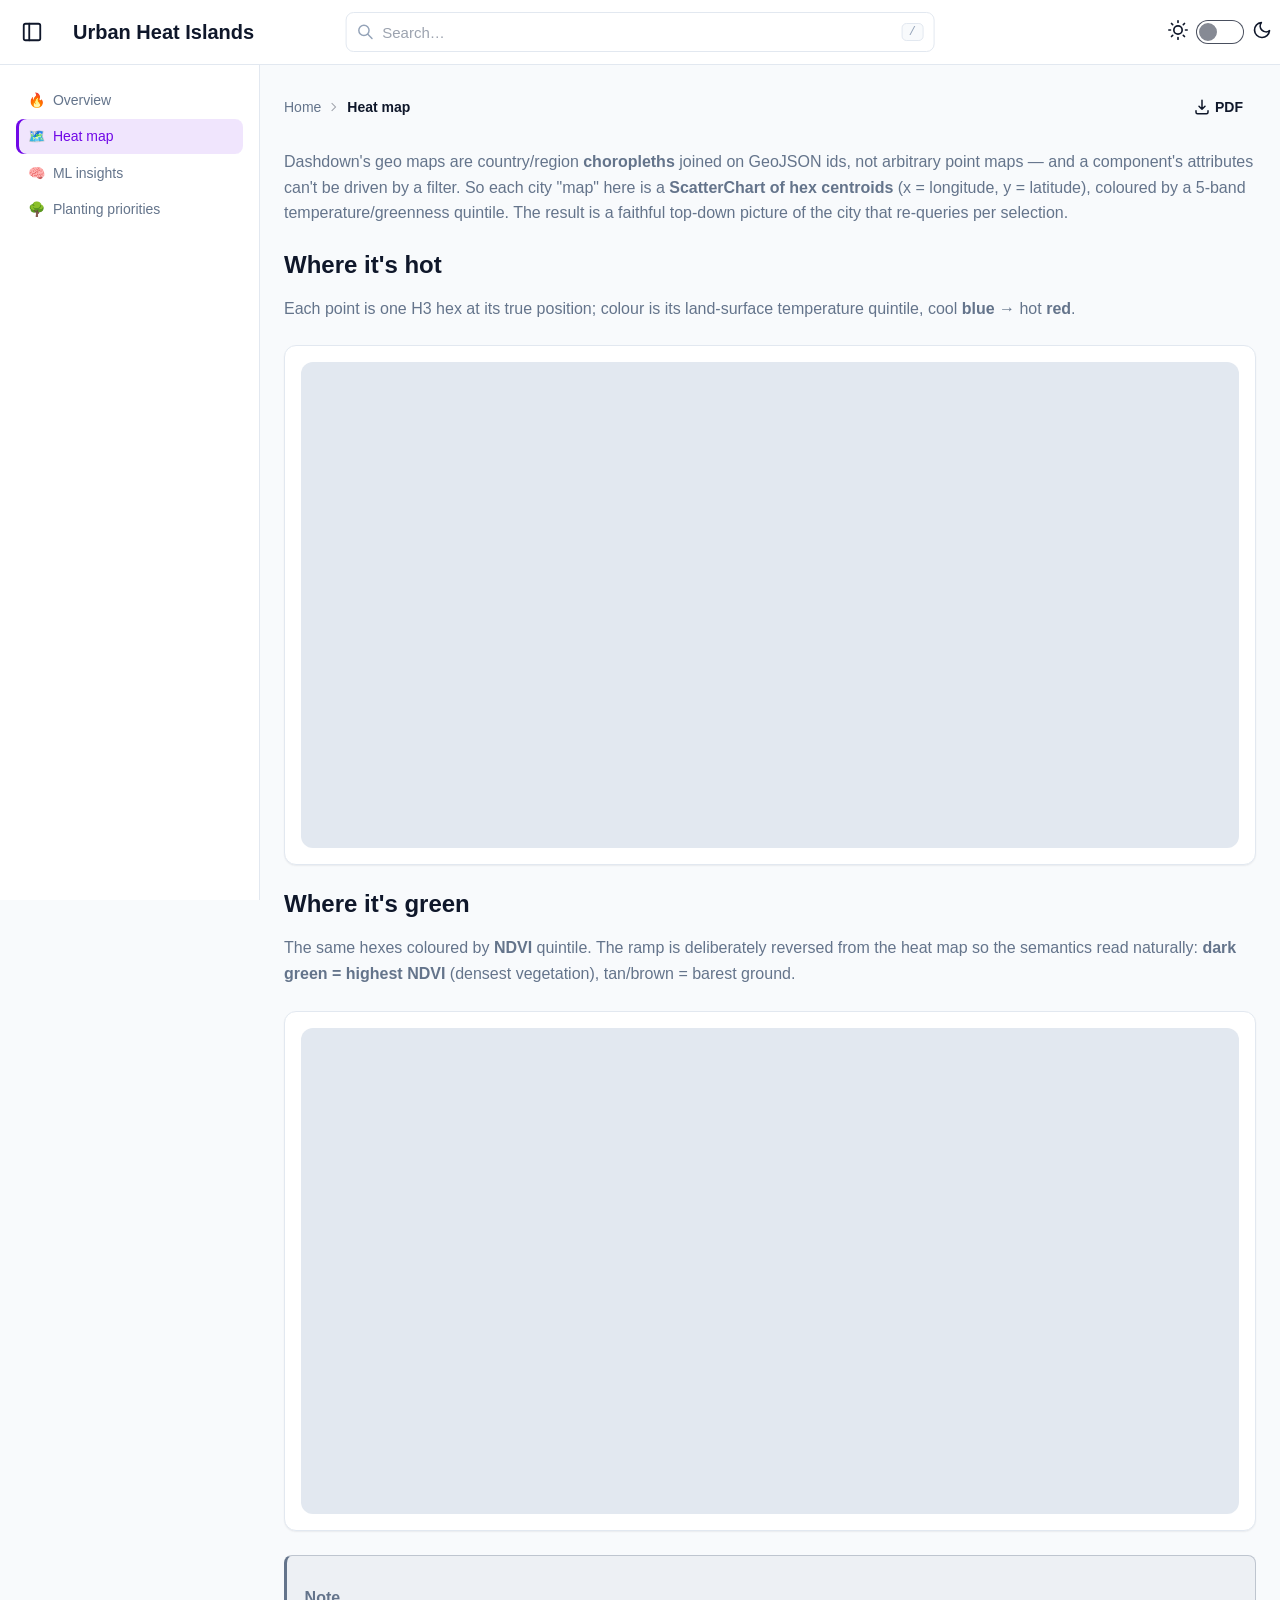
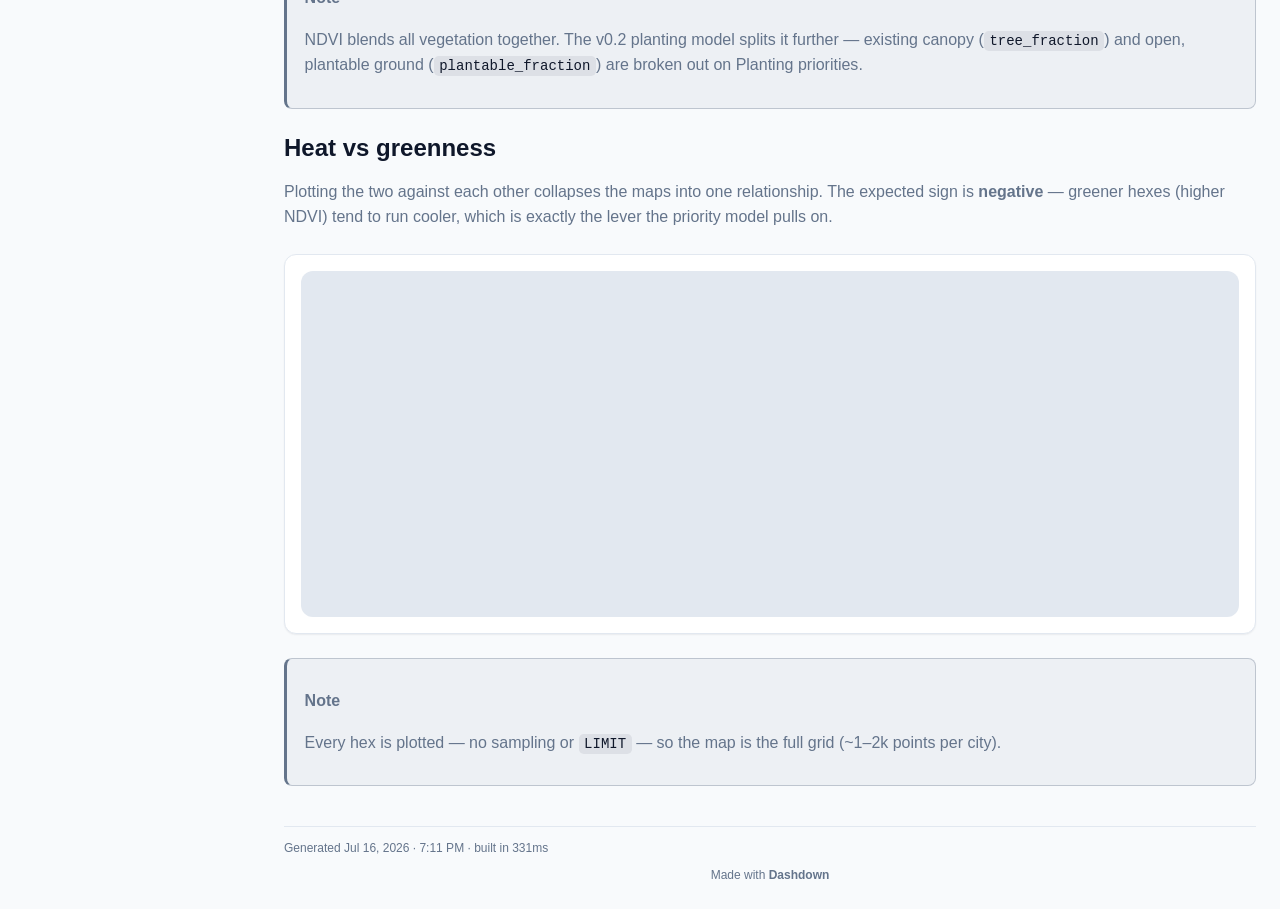
==== site/heat-map/index.html @ 96547f00 "GitHub Pages: static per-city snapshot pages, committed export, deploy workflow - pages/cities/[city" ====
<!doctype html>
<html lang="en">
<head>
  <meta charset="utf-8" />
  <meta name="viewport" content="width=device-width,initial-scale=1" />
  
  <base href="../"><script>(function(){var n=1,p=location.pathname;p=p.replace(/index\.html$/,'');if(p.charAt(p.length-1)!=='/')p+='/';for(var i=0;i<n;i++)p=p.replace(/[^/]*\/$/,'');var b=document.getElementsByTagName('base')[0];if(b)b.href=location.origin+p;})();</script>
  <title>Heat map · Urban Heat Islands</title>
  
  <link rel="icon" href="_dashdown/static/favicon.svg" />
  <!-- Apply theme + embed mode before any paint to prevent flash -->
  <script>
    (function() {
      var p = new URLSearchParams(window.location.search);
      // Embedded view: hide the app shell before first paint. The live server
      // also omits the chrome HTML server-side; this covers the static build
      // (whose template always ships the shell) and any pre-Alpine flash.
      if (p.has('_embed')) document.documentElement.classList.add('dashdown-embed');
      // ?_theme=light|dark lets an embedding host pin the iframe's theme.
      var t = p.get('_theme') || localStorage.getItem('theme') ||
        (window.matchMedia('(prefers-color-scheme: dark)').matches ? 'dark' : 'light');
      document.documentElement.setAttribute('data-theme', t);
      // Desktop sidebar collapse: a saved choice (per-browser) wins over the
      // configured default. Set the class before first paint to avoid a flash;
      // the CSS only acts on it ≥md, and Alpine's $watch keeps it in sync after.
      var sc = localStorage.getItem('dashdown-sidebar-collapsed');
      var collapsed = sc === null ? false : sc === '1';
      if (collapsed) document.documentElement.classList.add('dashdown-sidebar-collapsed');
    })();
    // Theme-switch colour crossfade: add a transient class so the scoped
    // transition in dashdown.css glides light<->dark for ~360ms, then remove it
    // so ordinary hovers stay snappy. No-op under prefers-reduced-motion. Called
    // by the Alpine theme $watch and the OS-preference listener below — never on
    // the initial pre-paint theme set, so first load doesn't fade in.
    window.__dashdownThemeFlash = function () {
      var el = document.documentElement;
      if (window.matchMedia &&
          window.matchMedia('(prefers-reduced-motion: reduce)').matches) return;
      el.classList.add('dashdown-theme-anim');
      window.clearTimeout(el._dashdownThemeTimer);
      el._dashdownThemeTimer = window.setTimeout(function () {
        el.classList.remove('dashdown-theme-anim');
      }, 360);
    };
  </script>
  <!-- Auto-detect OS theme changes while the page is open, unless the user
       has explicitly picked a theme (stored in localStorage). Alpine's
       $watch on `theme` syncs the data-theme attribute. -->
  <script>
    (function() {
      var mq = window.matchMedia('(prefers-color-scheme: dark)');
      var onChange = function(e) {
        if (localStorage.getItem('theme')) return; // user override wins
        var t = e.matches ? 'dark' : 'light';
        if (window.__dashdownThemeFlash) window.__dashdownThemeFlash();
        document.documentElement.setAttribute('data-theme', t);
        var body = document.body;
        if (body && body._x_dataStack) {
          var data = window.Alpine && Alpine.$data ? Alpine.$data(body) : null;
          if (data) data.theme = t;
        }
      };
      if (mq.addEventListener) mq.addEventListener('change', onChange);
      else if (mq.addListener) mq.addListener(onChange);
    })();
  </script>
  <!-- Self-hosted Tailwind + DaisyUI, pre-built at release time. Replaces the
       in-browser Tailwind runtime compiler (and the DaisyUI stylesheet) — no
       external request, no in-browser compile, works offline. -->
  <link rel="stylesheet" href="_dashdown/static/vendor/tailwind.css" />
  <!-- Dashdown custom CSS — after the vendor CSS so its overrides win. -->
  <link rel="stylesheet" href="_dashdown/static/dashdown.css" />
  <script src="_dashdown/static/vendor/echarts.min.js"></script>
</head>
<body x-data="{
  theme: (new URLSearchParams(window.location.search).get('_theme')) ||
         localStorage.getItem('theme') ||
         (window.matchMedia('(prefers-color-scheme: dark)').matches ? 'dark' : 'light'),
  sidebarOpen: false,
  sidebarCollapsed: (function(){ var s = localStorage.getItem('dashdown-sidebar-collapsed'); return s === null ? false : s === '1'; })()
}"
      x-init="document.documentElement.setAttribute('data-theme', theme);
             $watch('theme', value => { if (window.__dashdownThemeFlash) window.__dashdownThemeFlash(); document.documentElement.setAttribute('data-theme', value); });
             $watch('sidebarCollapsed', value => { localStorage.setItem('dashdown-sidebar-collapsed', value ? '1' : '0'); document.documentElement.classList.toggle('dashdown-sidebar-collapsed', value); });">
  
  
  
  
  <header class="dashdown-header navbar bg-base-100 border-b border-base-300">
    
    <div class="flex-none md:hidden">
      <!-- Mobile hamburger menu -->
      <button class="dashdown-mobile-menu-btn btn btn-square btn-ghost"
              aria-label="Open navigation menu"
              @click="sidebarOpen = !sidebarOpen">
        <svg xmlns="http://www.w3.org/2000/svg" width="24" height="24" viewBox="0 0 24 24" fill="none" stroke="currentColor" stroke-width="2" stroke-linecap="round" stroke-linejoin="round">
          <path stroke-linecap="round" stroke-linejoin="round" stroke-width="2" d="M4 6h16M4 12h16M4 18h16" />
        </svg>
      </button>
    </div>
    
    
    <!-- Desktop sidebar collapse toggle. Hidden on mobile (the slide-in
         hamburger handles small screens — see .dashdown-sidebar-toggle-wrap CSS);
         stays visible when collapsed so the nav is one click back. -->
    <div class="flex-none dashdown-sidebar-toggle-wrap">
      <button class="dashdown-sidebar-toggle btn btn-square btn-ghost"
              :class="{ 'is-collapsed': sidebarCollapsed }"
              aria-label="Toggle sidebar"
              :aria-pressed="sidebarCollapsed"
              :title="sidebarCollapsed ? 'Show sidebar' : 'Hide sidebar'"
              @click="sidebarCollapsed = !sidebarCollapsed">
        <svg xmlns="http://www.w3.org/2000/svg" width="22" height="22" viewBox="0 0 24 24" fill="none" stroke="currentColor" stroke-width="2" stroke-linecap="round" stroke-linejoin="round" aria-hidden="true">
          <rect x="3" y="3" width="18" height="18" rx="2" /><path d="M9 3v18" />
        </svg>
      </button>
    </div>
    
    <div class="flex-1 dashdown-brand-wrap">
      <a href="index.html" class="dashdown-brand btn btn-ghost text-xl font-bold"><span class="dashdown-brand-title">Urban Heat Islands</span></a>
    </div>
    
    
    <div class="dashdown-header-search"><div class="dashdown-site-search" data-async-component="site-search" data-config='{"max_results":8}'>
  <div class="dashdown-site-search-box">
    <svg class="dashdown-site-search-icon" fill="none" stroke="currentColor" stroke-width="2" viewBox="0 0 24 24" aria-hidden="true"><path stroke-linecap="round" d="M21 21l-6-6m2-5a7 7 0 11-14 0 7 7 0 0114 0z"/></svg>
    <input type="text" class="input input-sm dashdown-site-search-input" placeholder="Search…" aria-label="Search documentation" autocomplete="off" spellcheck="false" role="combobox" aria-expanded="false" aria-autocomplete="list">
    <kbd class="dashdown-site-search-hint" aria-hidden="true">/</kbd>
  </div>
  <div class="dashdown-site-search-results" role="listbox" hidden></div>
</div></div>
    
    <div class="flex-none dashdown-header-actions">
      
      
      
      <label class="flex cursor-pointer gap-2">
        <svg xmlns="http://www.w3.org/2000/svg" width="20" height="20" viewBox="0 0 24 24" fill="none" stroke="currentColor" stroke-width="2" stroke-linecap="round" stroke-linejoin="round">
          <circle cx="12" cy="12" r="5" />
          <path d="M12 1v2M12 21v2M4.2 4.2l1.4 1.4M18.4 18.4l1.4 1.4M1 12h2M21 12h2M4.2 19.8l1.4-1.4M18.4 5.6l1.4-1.4" />
        </svg>
        <input type="checkbox" :checked="theme === 'dark'" class="toggle" @click="theme = theme === 'light' ? 'dark' : 'light'; localStorage.setItem('theme', theme)" />
        <svg xmlns="http://www.w3.org/2000/svg" width="20" height="20" viewBox="0 0 24 24" fill="none" stroke="currentColor" stroke-width="2" stroke-linecap="round" stroke-linejoin="round">
          <path d="M21 12.79A9 9 0 1 1 11.21 3 7 7 0 0 0 21 12.79z"></path>
        </svg>
      </label>
    </div>
  </header>
  
  
  
  <div class="dashdown-layout">
    
    <aside class="dashdown-sidebar bg-base-200 border-r border-base-300"
           :class="{ 'open': sidebarOpen }">
      
      
      <div class="dashdown-sidebar-search"><div class="dashdown-site-search" data-async-component="site-search" data-config='{"max_results":8}'>
  <div class="dashdown-site-search-box">
    <svg class="dashdown-site-search-icon" fill="none" stroke="currentColor" stroke-width="2" viewBox="0 0 24 24" aria-hidden="true"><path stroke-linecap="round" d="M21 21l-6-6m2-5a7 7 0 11-14 0 7 7 0 0114 0z"/></svg>
    <input type="text" class="input input-sm dashdown-site-search-input" placeholder="Search…" aria-label="Search documentation" autocomplete="off" spellcheck="false" role="combobox" aria-expanded="false" aria-autocomplete="list">
    <kbd class="dashdown-site-search-hint" aria-hidden="true">/</kbd>
  </div>
  <div class="dashdown-site-search-results" role="listbox" hidden></div>
</div></div>
      
      <nav class="dashdown-sidenav">
        <ul class="dashdown-sidenav-list p-4">
<li class="dashdown-sidenav-item">
<a href="index.html" class="dashdown-sidenav-link "><span class="dashdown-sidenav-icon">🔥</span> Overview</a>
</li>
<li class="dashdown-sidenav-item">
<a href="heat-map/index.html" class="dashdown-sidenav-link active"><span class="dashdown-sidenav-icon">🗺️</span> Heat map</a>
</li>
<li class="dashdown-sidenav-item">
<a href="ml-insights/index.html" class="dashdown-sidenav-link "><span class="dashdown-sidenav-icon">🧠</span> ML insights</a>
</li>
<li class="dashdown-sidenav-item">
<a href="priorities/index.html" class="dashdown-sidenav-link "><span class="dashdown-sidenav-icon">🌳</span> Planting priorities</a>
</li>
</ul>
      </nav>
    </aside>

    <!-- Sidebar overlay for mobile -->
    <div class="dashdown-sidebar-overlay"
         @click="sidebarOpen = false"
         x-show="sidebarOpen"></div>
    

    <script id="dashdown-data" type="application/json">{}</script>
    <script id="dashdown-query-defs" type="application/json">{"cities": {"connector": "heat", "params": [], "data_url": "_dashdown/data/heat/cities.json"}, "lst_map": {"connector": "heat", "params": ["city"], "data_url": "_dashdown/data/heat/lst_map.json"}, "ndvi_map": {"connector": "heat", "params": ["city"], "data_url": "_dashdown/data/heat/ndvi_map.json"}, "lst_vs_ndvi": {"connector": "heat", "params": ["city"], "data_url": "_dashdown/data/heat/lst_vs_ndvi.json"}}</script>
    
    
    <!-- Present only in `dashdown build` static export: routes query data to pre-rendered JSON. -->
    <script id="dashdown-build" type="application/json">{"static": true, "dataBase": "_dashdown/data", "builtAt": "2026-07-16T19:11:29.462725+00:00"}</script>
    
    
    <!-- Production / static: no file watcher, so don't open the live-reload SSE
         (it would just hold one idle connection per viewer). -->
    <script>window.__dashdownNoLiveReload = true;</script>
    
    
    <!-- From the `branding:` block in dashdown.yaml; chart.js applies the palette. -->
    <script id="dashdown-branding" type="application/json">{"palette": ["#e45756", "#4c78a8", "#f58518", "#54a24b"]}</script>
    
    
    <main class="dashdown-main p-6" data-page-width="l">
      
      
      <div class="dashdown-page-topbar dashdown-content-col">
        
        <nav class="dashdown-breadcrumbs text-sm breadcrumbs" aria-label="Breadcrumb">
          <ul>
            
              
                <li><a href="index.html">Home</a></li>
              
            
              
                <li class="text-base-content font-semibold">Heat map</li>
              
            
          </ul>
        </nav>
        
        <div class="dashdown-page-actions"><button type="button" id="dashdown-pdf-btn" class="btn btn-ghost btn-sm gap-1" title="Export this page as PDF"><svg xmlns="http://www.w3.org/2000/svg" width="18" height="18" viewBox="0 0 24 24" fill="none" stroke="currentColor" stroke-width="2" stroke-linecap="round" stroke-linejoin="round" aria-hidden="true"><path d="M12 3v12m0 0l-4-4m4 4l4-4M4 17v2a2 2 0 002 2h12a2 2 0 002-2v-2"/></svg>PDF</button></div>
      </div>
      

      
      <div class="dashdown-content-col dashdown-prose">
        
<p>Dashdown's geo maps are country/region <strong>choropleths</strong> joined on GeoJSON ids, not
arbitrary point maps — and a component's attributes can't be driven by a filter.
So each city &quot;map&quot; here is a <strong>ScatterChart of hex centroids</strong> (x = longitude,
y = latitude), coloured by a 5-band temperature/greenness quintile. The result is
a faithful top-down picture of the city that re-queries per selection.</p>
<h2 id="where-its-hot">Where it's hot <a class="header-anchor" href="#where-its-hot">#</a></h2>
<p>Each point is one H3 hex at its true position; colour is its land-surface
temperature quintile, cool <strong>blue</strong> → hot <strong>red</strong>.</p>
<div class="dashdown-chart card bg-base-100 border border-base-300" id="dashdown-scatter-4042159b" style="width:100%;height:520px;" data-async-component="chart" data-config="{&quot;type&quot;: &quot;scatter&quot;, &quot;query_name&quot;: &quot;lst_map&quot;, &quot;x&quot;: &quot;lon&quot;, &quot;y&quot;: &quot;lat&quot;, &quot;title&quot;: &quot;Land-surface temperature by hex (quintile bands)&quot;, &quot;series_by&quot;: &quot;band&quot;, &quot;sort_by&quot;: null, &quot;empty_message&quot;: &quot;No data available&quot;, &quot;color&quot;: &quot;#4c78a8,#6cc5b0,#f2cf5b,#f58518,#e45756&quot;}" data-component-id="dashdown-scatter-4042159b" data-query-name="lst_map"><div class="card-body p-4 h-full"><div class="dashdown-chart-skeleton skeleton w-full h-full"></div></div><button type="button" class="dashdown-chart-expand-btn" aria-label="View fullscreen" title="View fullscreen"><svg fill="none" stroke="currentColor" stroke-width="2" viewBox="0 0 24 24" aria-hidden="true"><path stroke-linecap="round" stroke-linejoin="round" d="M8 3H4a1 1 0 00-1 1v4m0 8v4a1 1 0 001 1h4m8 0h4a1 1 0 001-1v-4m0-8V4a1 1 0 00-1-1h-4"/></svg></button></div>
<h2 id="where-its-green">Where it's green <a class="header-anchor" href="#where-its-green">#</a></h2>
<p>The same hexes coloured by <strong>NDVI</strong> quintile. The ramp is deliberately reversed
from the heat map so the semantics read naturally: <strong>dark green = highest NDVI</strong>
(densest vegetation), tan/brown = barest ground.</p>
<div class="dashdown-chart card bg-base-100 border border-base-300" id="dashdown-scatter-b28c2fb9" style="width:100%;height:520px;" data-async-component="chart" data-config="{&quot;type&quot;: &quot;scatter&quot;, &quot;query_name&quot;: &quot;ndvi_map&quot;, &quot;x&quot;: &quot;lon&quot;, &quot;y&quot;: &quot;lat&quot;, &quot;title&quot;: &quot;Vegetation (NDVI) by hex (quintile bands)&quot;, &quot;series_by&quot;: &quot;band&quot;, &quot;sort_by&quot;: null, &quot;empty_message&quot;: &quot;No data available&quot;, &quot;color&quot;: &quot;#a6611a,#d8b365,#c2e699,#78c679,#238443&quot;}" data-component-id="dashdown-scatter-b28c2fb9" data-query-name="ndvi_map"><div class="card-body p-4 h-full"><div class="dashdown-chart-skeleton skeleton w-full h-full"></div></div><button type="button" class="dashdown-chart-expand-btn" aria-label="View fullscreen" title="View fullscreen"><svg fill="none" stroke="currentColor" stroke-width="2" viewBox="0 0 24 24" aria-hidden="true"><path stroke-linecap="round" stroke-linejoin="round" d="M8 3H4a1 1 0 00-1 1v4m0 8v4a1 1 0 001 1h4m8 0h4a1 1 0 001-1v-4m0-8V4a1 1 0 00-1-1h-4"/></svg></button></div>
<div class="dashdown-callout dashdown-callout-note"><p class="dashdown-callout-title">Note</p><p>NDVI blends all vegetation together. The v0.2 planting model splits it
further — existing canopy (<code>tree_fraction</code>) and open, plantable ground
(<code>plantable_fraction</code>) are broken out on <a href="priorities/index.html">Planting priorities</a>.</p>
</div><h2 id="heat-vs-greenness">Heat vs greenness <a class="header-anchor" href="#heat-vs-greenness">#</a></h2>
<p>Plotting the two against each other collapses the maps into one relationship. The
expected sign is <strong>negative</strong> — greener hexes (higher NDVI) tend to run cooler,
which is exactly the lever the priority model pulls on.</p>
<div class="dashdown-chart card bg-base-100 border border-base-300" id="dashdown-scatter-9bf6458e" style="width:100%;height:380px;" data-async-component="chart" data-config="{&quot;type&quot;: &quot;scatter&quot;, &quot;query_name&quot;: &quot;lst_vs_ndvi&quot;, &quot;x&quot;: &quot;ndvi&quot;, &quot;y&quot;: &quot;mean_lst_c&quot;, &quot;title&quot;: &quot;LST vs NDVI (one point per hex)&quot;, &quot;series_by&quot;: null, &quot;sort_by&quot;: null, &quot;empty_message&quot;: &quot;No data available&quot;}" data-component-id="dashdown-scatter-9bf6458e" data-query-name="lst_vs_ndvi"><div class="card-body p-4 h-full"><div class="dashdown-chart-skeleton skeleton w-full h-full"></div></div><button type="button" class="dashdown-chart-expand-btn" aria-label="View fullscreen" title="View fullscreen"><svg fill="none" stroke="currentColor" stroke-width="2" viewBox="0 0 24 24" aria-hidden="true"><path stroke-linecap="round" stroke-linejoin="round" d="M8 3H4a1 1 0 00-1 1v4m0 8v4a1 1 0 001 1h4m8 0h4a1 1 0 001-1v-4m0-8V4a1 1 0 00-1-1h-4"/></svg></button></div>
<div class="dashdown-callout dashdown-callout-note"><p class="dashdown-callout-title">Note</p><p>Every hex is plotted — no sampling or <code>LIMIT</code> — so the map is the full grid
(~1–2k points per city).</p>
</div>
      </div>

      
      
      <footer class="dashdown-build-stamp dashdown-content-col">
        Generated <time datetime="2026-07-16T19:11:29.462725+00:00" data-dashdown-build-time>Jul 16, 2026 at 19:11 UTC</time> · built in 331ms
      </footer>
      

      
      <footer class="dashdown-made-with dashdown-content-col">
        Made with <a href="https://github.com/DirendAI/dashdown" target="_blank" rel="noopener noreferrer">Dashdown</a>
      </footer>
    </main>
  </div>
  <script type="module" src="_dashdown/static/dashdown.js"></script>
  <script defer src="_dashdown/static/vendor/alpine.min.js"></script>
</body>
</html>
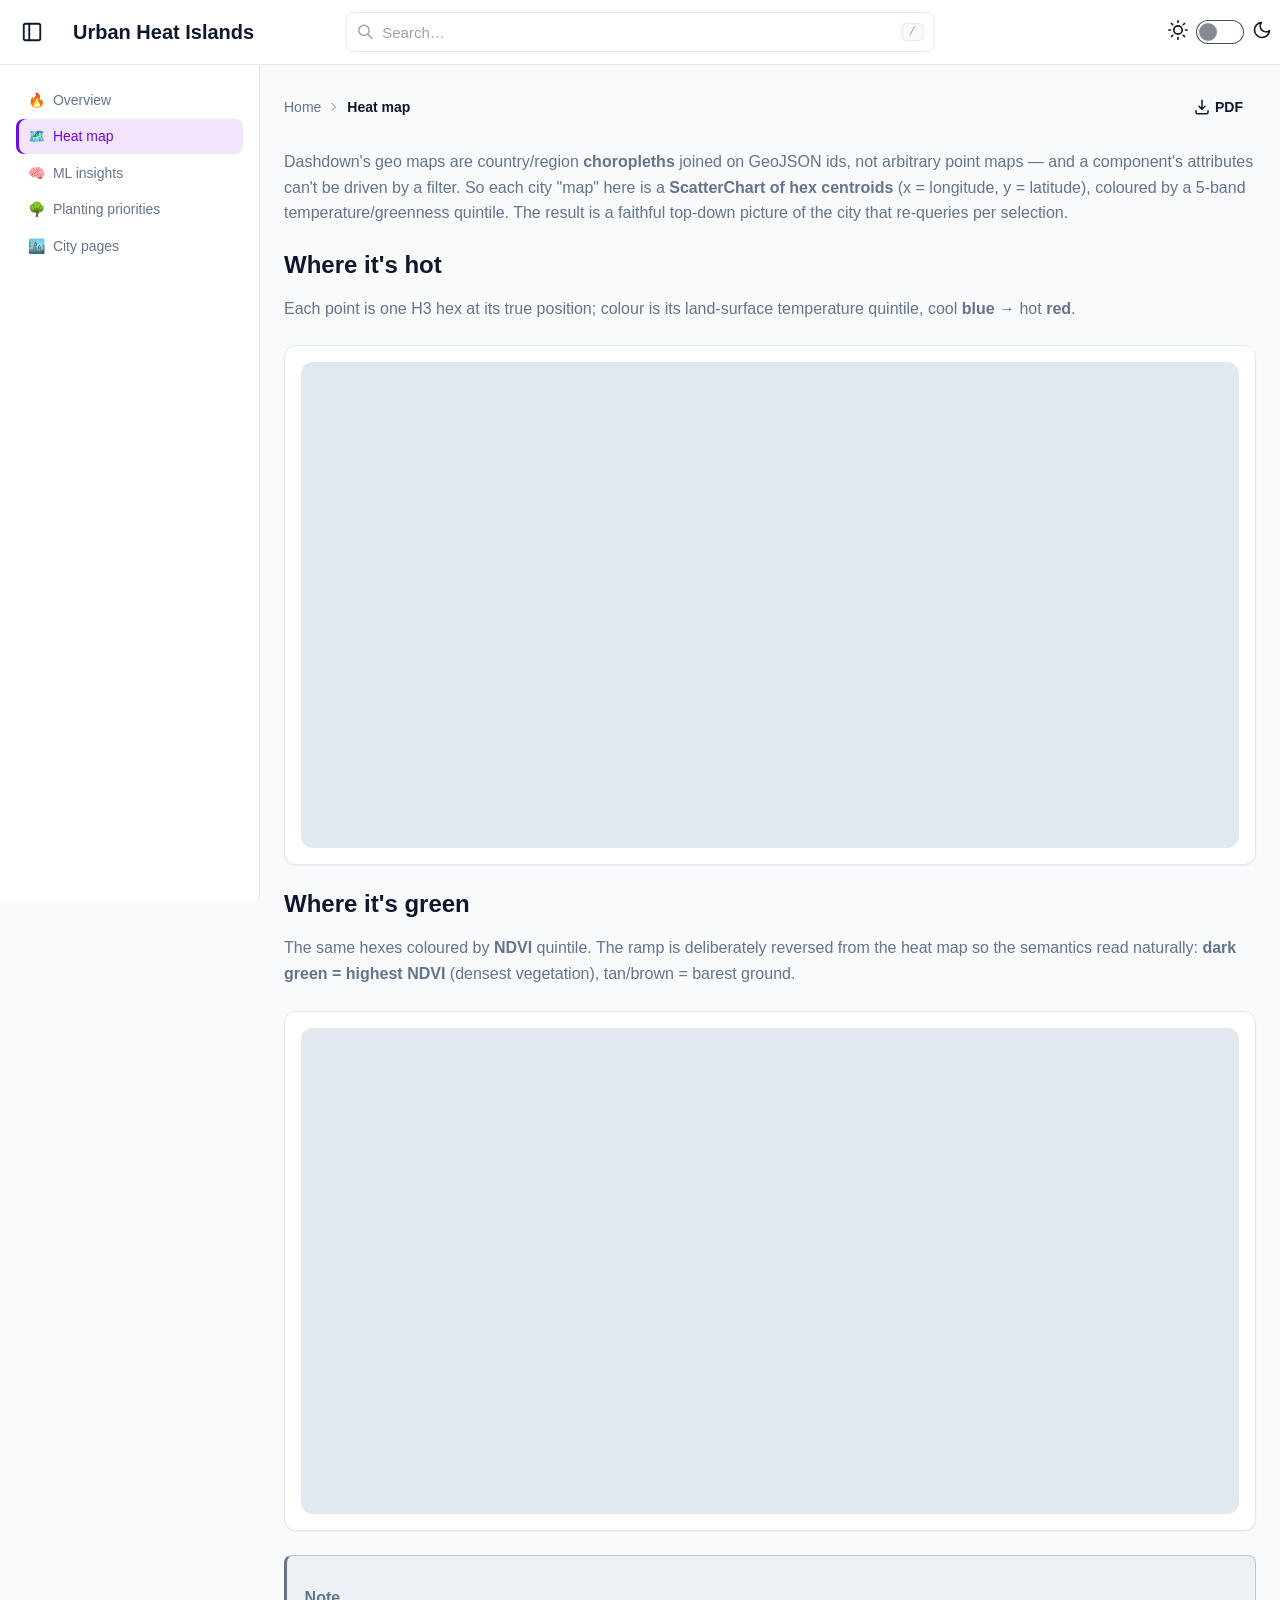
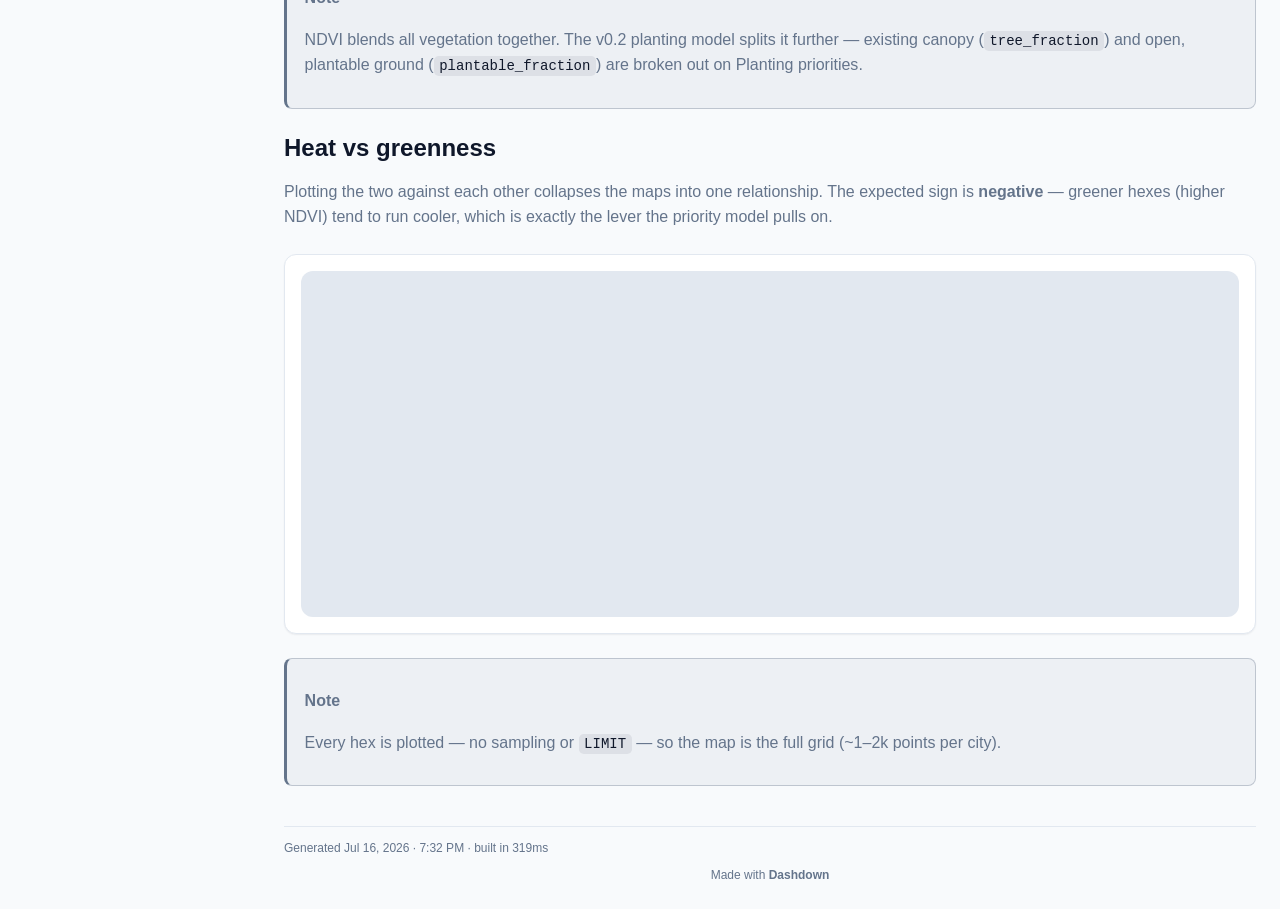
==== commit ad0fe920: "Apply v0.2 review findings; rebuild static site - Add cities/ landing page (fixes 404ing sidebar lin" ====
--- a/site/heat-map/index.html
+++ b/site/heat-map/index.html
@@ -190,6 +190,9 @@
 <li class="dashdown-sidenav-item">
 <a href="priorities/index.html" class="dashdown-sidenav-link "><span class="dashdown-sidenav-icon">🌳</span> Planting priorities</a>
 </li>
+<li class="dashdown-sidenav-item">
+<a href="cities/index.html" class="dashdown-sidenav-link "><span class="dashdown-sidenav-icon">🏙️</span> City pages</a>
+</li>
 </ul>
       </nav>
     </aside>
@@ -205,7 +208,7 @@
     
     
     <!-- Present only in `dashdown build` static export: routes query data to pre-rendered JSON. -->
-    <script id="dashdown-build" type="application/json">{"static": true, "dataBase": "_dashdown/data", "builtAt": "2026-07-16T19:11:29.462725+00:00"}</script>
+    <script id="dashdown-build" type="application/json">{"static": true, "dataBase": "_dashdown/data", "builtAt": "2026-07-16T19:32:35.633839+00:00"}</script>
     
     
     <!-- Production / static: no file watcher, so don't open the live-reload SSE
@@ -251,12 +254,12 @@
 <h2 id="where-its-hot">Where it's hot <a class="header-anchor" href="#where-its-hot">#</a></h2>
 <p>Each point is one H3 hex at its true position; colour is its land-surface
 temperature quintile, cool <strong>blue</strong> → hot <strong>red</strong>.</p>
-<div class="dashdown-chart card bg-base-100 border border-base-300" id="dashdown-scatter-4042159b" style="width:100%;height:520px;" data-async-component="chart" data-config="{&quot;type&quot;: &quot;scatter&quot;, &quot;query_name&quot;: &quot;lst_map&quot;, &quot;x&quot;: &quot;lon&quot;, &quot;y&quot;: &quot;lat&quot;, &quot;title&quot;: &quot;Land-surface temperature by hex (quintile bands)&quot;, &quot;series_by&quot;: &quot;band&quot;, &quot;sort_by&quot;: null, &quot;empty_message&quot;: &quot;No data available&quot;, &quot;color&quot;: &quot;#4c78a8,#6cc5b0,#f2cf5b,#f58518,#e45756&quot;}" data-component-id="dashdown-scatter-4042159b" data-query-name="lst_map"><div class="card-body p-4 h-full"><div class="dashdown-chart-skeleton skeleton w-full h-full"></div></div><button type="button" class="dashdown-chart-expand-btn" aria-label="View fullscreen" title="View fullscreen"><svg fill="none" stroke="currentColor" stroke-width="2" viewBox="0 0 24 24" aria-hidden="true"><path stroke-linecap="round" stroke-linejoin="round" d="M8 3H4a1 1 0 00-1 1v4m0 8v4a1 1 0 001 1h4m8 0h4a1 1 0 001-1v-4m0-8V4a1 1 0 00-1-1h-4"/></svg></button></div>
+<div class="dashdown-chart card bg-base-100 border border-base-300" id="dashdown-scatter-a56924c4" style="width:100%;height:520px;" data-async-component="chart" data-config="{&quot;type&quot;: &quot;scatter&quot;, &quot;query_name&quot;: &quot;lst_map&quot;, &quot;x&quot;: &quot;lon&quot;, &quot;y&quot;: &quot;lat&quot;, &quot;title&quot;: &quot;Land-surface temperature by hex (quintile bands)&quot;, &quot;series_by&quot;: &quot;band&quot;, &quot;sort_by&quot;: null, &quot;empty_message&quot;: &quot;No data available&quot;, &quot;color&quot;: &quot;#4c78a8,#6cc5b0,#f2cf5b,#f58518,#e45756&quot;}" data-component-id="dashdown-scatter-a56924c4" data-query-name="lst_map"><div class="card-body p-4 h-full"><div class="dashdown-chart-skeleton skeleton w-full h-full"></div></div><button type="button" class="dashdown-chart-expand-btn" aria-label="View fullscreen" title="View fullscreen"><svg fill="none" stroke="currentColor" stroke-width="2" viewBox="0 0 24 24" aria-hidden="true"><path stroke-linecap="round" stroke-linejoin="round" d="M8 3H4a1 1 0 00-1 1v4m0 8v4a1 1 0 001 1h4m8 0h4a1 1 0 001-1v-4m0-8V4a1 1 0 00-1-1h-4"/></svg></button></div>
 <h2 id="where-its-green">Where it's green <a class="header-anchor" href="#where-its-green">#</a></h2>
 <p>The same hexes coloured by <strong>NDVI</strong> quintile. The ramp is deliberately reversed
 from the heat map so the semantics read naturally: <strong>dark green = highest NDVI</strong>
 (densest vegetation), tan/brown = barest ground.</p>
-<div class="dashdown-chart card bg-base-100 border border-base-300" id="dashdown-scatter-b28c2fb9" style="width:100%;height:520px;" data-async-component="chart" data-config="{&quot;type&quot;: &quot;scatter&quot;, &quot;query_name&quot;: &quot;ndvi_map&quot;, &quot;x&quot;: &quot;lon&quot;, &quot;y&quot;: &quot;lat&quot;, &quot;title&quot;: &quot;Vegetation (NDVI) by hex (quintile bands)&quot;, &quot;series_by&quot;: &quot;band&quot;, &quot;sort_by&quot;: null, &quot;empty_message&quot;: &quot;No data available&quot;, &quot;color&quot;: &quot;#a6611a,#d8b365,#c2e699,#78c679,#238443&quot;}" data-component-id="dashdown-scatter-b28c2fb9" data-query-name="ndvi_map"><div class="card-body p-4 h-full"><div class="dashdown-chart-skeleton skeleton w-full h-full"></div></div><button type="button" class="dashdown-chart-expand-btn" aria-label="View fullscreen" title="View fullscreen"><svg fill="none" stroke="currentColor" stroke-width="2" viewBox="0 0 24 24" aria-hidden="true"><path stroke-linecap="round" stroke-linejoin="round" d="M8 3H4a1 1 0 00-1 1v4m0 8v4a1 1 0 001 1h4m8 0h4a1 1 0 001-1v-4m0-8V4a1 1 0 00-1-1h-4"/></svg></button></div>
+<div class="dashdown-chart card bg-base-100 border border-base-300" id="dashdown-scatter-f2ddc28f" style="width:100%;height:520px;" data-async-component="chart" data-config="{&quot;type&quot;: &quot;scatter&quot;, &quot;query_name&quot;: &quot;ndvi_map&quot;, &quot;x&quot;: &quot;lon&quot;, &quot;y&quot;: &quot;lat&quot;, &quot;title&quot;: &quot;Vegetation (NDVI) by hex (quintile bands)&quot;, &quot;series_by&quot;: &quot;band&quot;, &quot;sort_by&quot;: null, &quot;empty_message&quot;: &quot;No data available&quot;, &quot;color&quot;: &quot;#a6611a,#d8b365,#c2e699,#78c679,#238443&quot;}" data-component-id="dashdown-scatter-f2ddc28f" data-query-name="ndvi_map"><div class="card-body p-4 h-full"><div class="dashdown-chart-skeleton skeleton w-full h-full"></div></div><button type="button" class="dashdown-chart-expand-btn" aria-label="View fullscreen" title="View fullscreen"><svg fill="none" stroke="currentColor" stroke-width="2" viewBox="0 0 24 24" aria-hidden="true"><path stroke-linecap="round" stroke-linejoin="round" d="M8 3H4a1 1 0 00-1 1v4m0 8v4a1 1 0 001 1h4m8 0h4a1 1 0 001-1v-4m0-8V4a1 1 0 00-1-1h-4"/></svg></button></div>
 <div class="dashdown-callout dashdown-callout-note"><p class="dashdown-callout-title">Note</p><p>NDVI blends all vegetation together. The v0.2 planting model splits it
 further — existing canopy (<code>tree_fraction</code>) and open, plantable ground
 (<code>plantable_fraction</code>) are broken out on <a href="priorities/index.html">Planting priorities</a>.</p>
@@ -264,7 +267,7 @@
 <p>Plotting the two against each other collapses the maps into one relationship. The
 expected sign is <strong>negative</strong> — greener hexes (higher NDVI) tend to run cooler,
 which is exactly the lever the priority model pulls on.</p>
-<div class="dashdown-chart card bg-base-100 border border-base-300" id="dashdown-scatter-9bf6458e" style="width:100%;height:380px;" data-async-component="chart" data-config="{&quot;type&quot;: &quot;scatter&quot;, &quot;query_name&quot;: &quot;lst_vs_ndvi&quot;, &quot;x&quot;: &quot;ndvi&quot;, &quot;y&quot;: &quot;mean_lst_c&quot;, &quot;title&quot;: &quot;LST vs NDVI (one point per hex)&quot;, &quot;series_by&quot;: null, &quot;sort_by&quot;: null, &quot;empty_message&quot;: &quot;No data available&quot;}" data-component-id="dashdown-scatter-9bf6458e" data-query-name="lst_vs_ndvi"><div class="card-body p-4 h-full"><div class="dashdown-chart-skeleton skeleton w-full h-full"></div></div><button type="button" class="dashdown-chart-expand-btn" aria-label="View fullscreen" title="View fullscreen"><svg fill="none" stroke="currentColor" stroke-width="2" viewBox="0 0 24 24" aria-hidden="true"><path stroke-linecap="round" stroke-linejoin="round" d="M8 3H4a1 1 0 00-1 1v4m0 8v4a1 1 0 001 1h4m8 0h4a1 1 0 001-1v-4m0-8V4a1 1 0 00-1-1h-4"/></svg></button></div>
+<div class="dashdown-chart card bg-base-100 border border-base-300" id="dashdown-scatter-623eb832" style="width:100%;height:380px;" data-async-component="chart" data-config="{&quot;type&quot;: &quot;scatter&quot;, &quot;query_name&quot;: &quot;lst_vs_ndvi&quot;, &quot;x&quot;: &quot;ndvi&quot;, &quot;y&quot;: &quot;mean_lst_c&quot;, &quot;title&quot;: &quot;LST vs NDVI (one point per hex)&quot;, &quot;series_by&quot;: null, &quot;sort_by&quot;: null, &quot;empty_message&quot;: &quot;No data available&quot;}" data-component-id="dashdown-scatter-623eb832" data-query-name="lst_vs_ndvi"><div class="card-body p-4 h-full"><div class="dashdown-chart-skeleton skeleton w-full h-full"></div></div><button type="button" class="dashdown-chart-expand-btn" aria-label="View fullscreen" title="View fullscreen"><svg fill="none" stroke="currentColor" stroke-width="2" viewBox="0 0 24 24" aria-hidden="true"><path stroke-linecap="round" stroke-linejoin="round" d="M8 3H4a1 1 0 00-1 1v4m0 8v4a1 1 0 001 1h4m8 0h4a1 1 0 001-1v-4m0-8V4a1 1 0 00-1-1h-4"/></svg></button></div>
 <div class="dashdown-callout dashdown-callout-note"><p class="dashdown-callout-title">Note</p><p>Every hex is plotted — no sampling or <code>LIMIT</code> — so the map is the full grid
 (~1–2k points per city).</p>
 </div>
@@ -273,7 +276,7 @@
       
       
       <footer class="dashdown-build-stamp dashdown-content-col">
-        Generated <time datetime="2026-07-16T19:11:29.462725+00:00" data-dashdown-build-time>Jul 16, 2026 at 19:11 UTC</time> · built in 331ms
+        Generated <time datetime="2026-07-16T19:32:35.633839+00:00" data-dashdown-build-time>Jul 16, 2026 at 19:32 UTC</time> · built in 319ms
       </footer>
       
 
